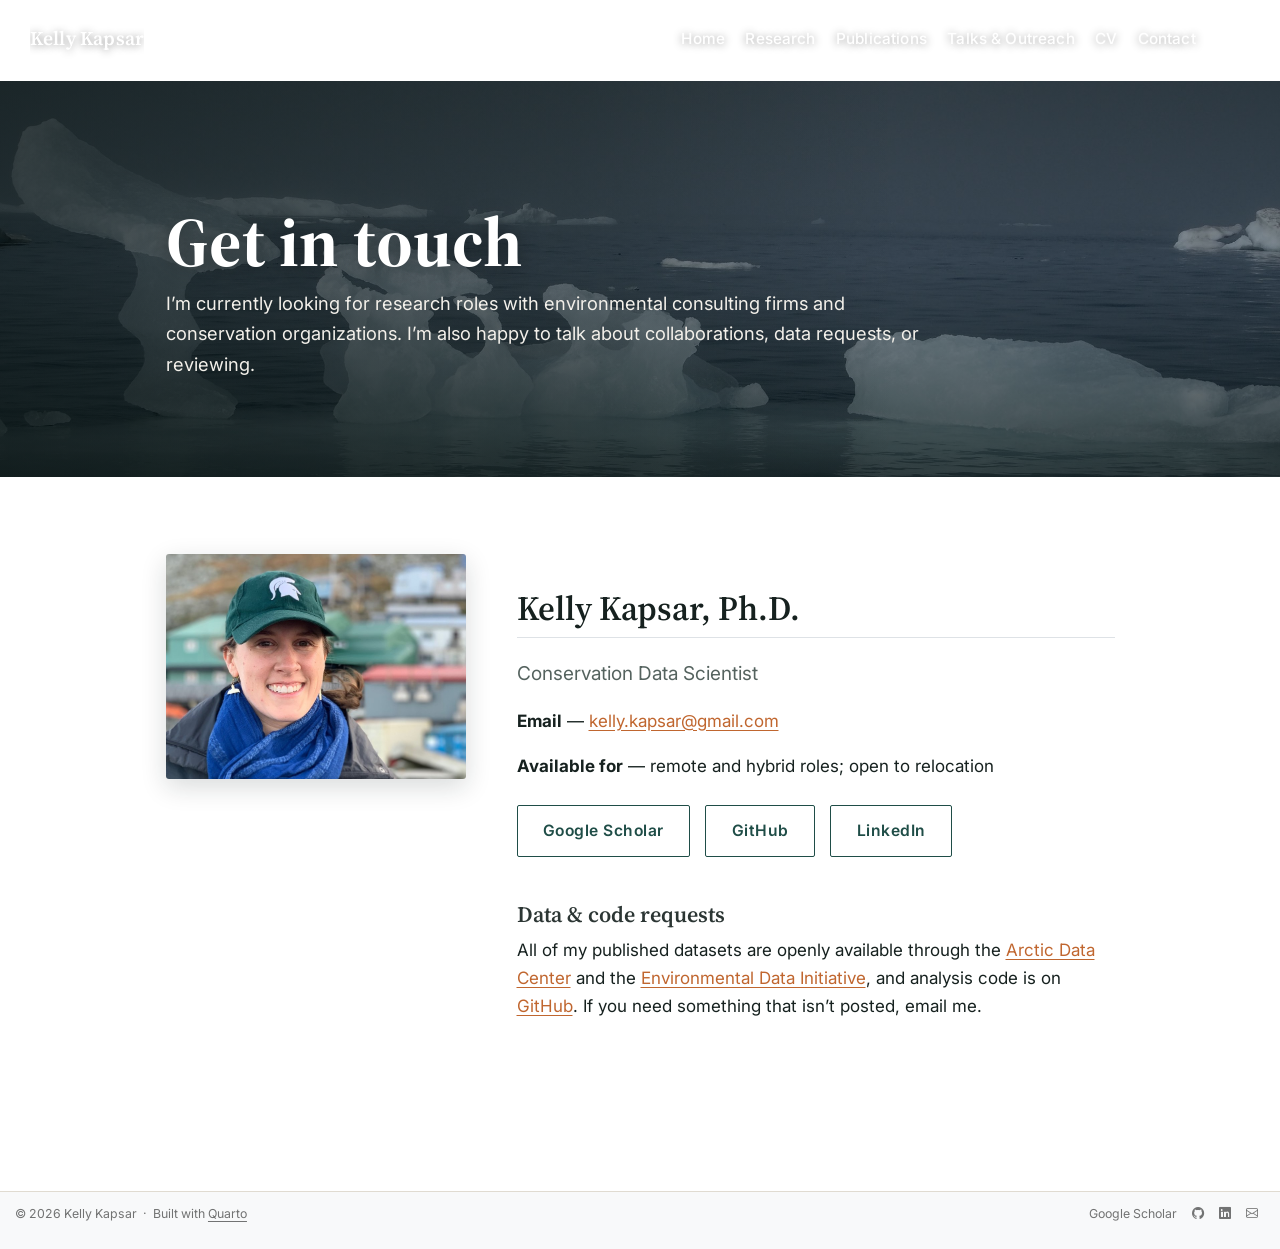
==== contact.html @ 93b7dfbf "Built site for gh-pages" ====
<!DOCTYPE html>
<html xmlns="http://www.w3.org/1999/xhtml" lang="en" xml:lang="en"><head>

<meta charset="utf-8">
<meta name="generator" content="quarto-1.9.37">

<meta name="viewport" content="width=device-width, initial-scale=1.0, user-scalable=yes">


<title>Contact | Kelly Kapsar – Kelly Kapsar</title>
<style>
/* Default styles provided by pandoc.
** See https://pandoc.org/MANUAL.html#variables-for-html for config info.
*/
code{white-space: pre-wrap;}
span.smallcaps{font-variant: small-caps;}
div.columns{display: flex; gap: min(4vw, 1.5em);}
div.column{flex: auto; overflow-x: auto;}
div.hanging-indent{margin-left: 1.5em; text-indent: -1.5em;}
ul.task-list{list-style: none;}
ul.task-list li input[type="checkbox"] {
  width: 0.8em;
  margin: 0 0.8em 0.2em -1em; /* quarto-specific, see https://github.com/quarto-dev/quarto-cli/issues/4556 */ 
  vertical-align: middle;
}
</style>


<script src="site_libs/quarto-nav/quarto-nav.js"></script>
<script src="site_libs/quarto-nav/headroom.min.js"></script>
<script src="site_libs/clipboard/clipboard.min.js"></script>
<script src="site_libs/quarto-search/autocomplete.umd.js"></script>
<script src="site_libs/quarto-search/fuse.min.js"></script>
<script src="site_libs/quarto-search/quarto-search.js"></script>
<meta name="quarto:offset" content="./">
<link href="./images/favicon.png" rel="icon" type="image/png">
<script src="site_libs/quarto-html/quarto.js" type="module"></script>
<script src="site_libs/quarto-html/tabsets/tabsets.js" type="module"></script>
<script src="site_libs/quarto-html/popper.min.js"></script>
<script src="site_libs/quarto-html/tippy.umd.min.js"></script>
<link href="site_libs/quarto-html/tippy.css" rel="stylesheet">
<link href="site_libs/quarto-html/quarto-syntax-highlighting-7f8f88aac4f3542376d5c11b86a4c14d.css" rel="stylesheet" id="quarto-text-highlighting-styles">
<script src="site_libs/bootstrap/bootstrap.min.js"></script>
<link href="site_libs/bootstrap/bootstrap-icons.css" rel="stylesheet">
<link href="site_libs/bootstrap/bootstrap-db26522adef22b5ddf8869c6c8465378.min.css" rel="stylesheet" append-hash="true" id="quarto-bootstrap" data-mode="light">
<script id="quarto-search-options" type="application/json">{
  "location": "navbar",
  "copy-button": false,
  "collapse-after": 3,
  "panel-placement": "end",
  "type": "overlay",
  "limit": 50,
  "keyboard-shortcut": [
    "f",
    "/",
    "s"
  ],
  "show-item-context": false,
  "language": {
    "search-no-results-text": "No results",
    "search-matching-documents-text": "matching documents",
    "search-copy-link-title": "Copy link to search",
    "search-hide-matches-text": "Hide additional matches",
    "search-more-match-text": "more match in this document",
    "search-more-matches-text": "more matches in this document",
    "search-clear-button-title": "Clear",
    "search-text-placeholder": "",
    "search-detached-cancel-button-title": "Cancel",
    "search-submit-button-title": "Submit",
    "search-label": "Search"
  }
}</script>
<style>html{ scroll-behavior: smooth; }</style>


<meta property="og:title" content="Contact | Kelly Kapsar">
<meta property="og:image" content="https://kellykapsar.github.io/images/headshot.jpg">
<meta property="og:site_name" content="Kelly Kapsar">
<meta name="twitter:title" content="Contact | Kelly Kapsar">
<meta name="twitter:image" content="https://kellykapsar.github.io/images/headshot.jpg">
<meta name="twitter:card" content="summary_large_image">
</head>

<body class="nav-fixed quarto-light">

<div id="quarto-search-results"></div>
  <header id="quarto-header" class="headroom fixed-top">
    <nav class="navbar navbar-expand-lg " data-bs-theme="dark">
      <div class="navbar-container container-fluid">
      <div class="navbar-brand-container mx-auto">
    <a class="navbar-brand" href="./index.html">
    <span class="navbar-title">Kelly Kapsar</span>
    </a>
  </div>
            <div id="quarto-search" class="" title="Search"></div>
          <button class="navbar-toggler" type="button" data-bs-toggle="collapse" data-bs-target="#navbarCollapse" aria-controls="navbarCollapse" role="menu" aria-expanded="false" aria-label="Toggle navigation" onclick="if (window.quartoToggleHeadroom) { window.quartoToggleHeadroom(); }">
  <span class="navbar-toggler-icon"></span>
</button>
          <div class="collapse navbar-collapse" id="navbarCollapse">
            <ul class="navbar-nav navbar-nav-scroll ms-auto">
  <li class="nav-item">
    <a class="nav-link" href="./index.html"> 
<span class="menu-text">Home</span></a>
  </li>  
  <li class="nav-item">
    <a class="nav-link" href="./research.html"> 
<span class="menu-text">Research</span></a>
  </li>  
  <li class="nav-item">
    <a class="nav-link" href="./publications.html"> 
<span class="menu-text">Publications</span></a>
  </li>  
  <li class="nav-item">
    <a class="nav-link" href="./talks.html"> 
<span class="menu-text">Talks &amp; Outreach</span></a>
  </li>  
  <li class="nav-item">
    <a class="nav-link" href="./cv.html"> 
<span class="menu-text">CV</span></a>
  </li>  
  <li class="nav-item">
    <a class="nav-link active" href="./contact.html" aria-current="page"> 
<span class="menu-text">Contact</span></a>
  </li>  
</ul>
          </div> <!-- /navcollapse -->
            <div class="quarto-navbar-tools">
</div>
      </div> <!-- /container-fluid -->
    </nav>
</header>
<!-- content -->
<div id="quarto-content" class="quarto-container page-columns page-rows-contents page-layout-full page-navbar">
<!-- sidebar -->
<!-- margin-sidebar -->
    
<!-- main -->
<main class="content column-page" id="quarto-document-content">

<header id="title-block-header" class="quarto-title-block default">
<div class="quarto-title">
<h1 class="title">Contact</h1>
</div>



<div class="quarto-title-meta column-page">

    
  
    
  </div>
  


</header>


<div class="hero hero-sm" style="background-image: url('images/hero-contact.jpg');">
<section id="get-in-touch" class="level1 hero-inner">
<h1>Get in touch</h1>
<div class="lede">
<p>I’m currently looking for research roles with environmental consulting firms and conservation organizations. I’m also happy to talk about collaborations, data requests, or reviewing.</p>
</div>
</section>
</div>
<div class="band">
<div class="band-inner">
<div class="two-col">
<div>
<p><img src="images/headshot.jpg" class="headshot img-fluid"></p>
</div>
<section id="kelly-kapsar-ph.d." class="level2">
<h2 data-anchor-id="kelly-kapsar-ph.d.">Kelly Kapsar, Ph.D.</h2>
<div class="lead-text">
<p>Conservation Data Scientist</p>
</div>
<p><strong>Email</strong> — <a href="mailto:kelly.kapsar@gmail.com">kelly.kapsar@gmail.com</a></p>
<p><strong>Available for</strong> — remote and hybrid roles; open to relocation</p>
<div style="margin-top:1.5rem;">
<p><a href="https://scholar.google.com/citations?user=atrvd1AAAAAJ&amp;hl=en" class="btn-hero" style="border-color:#1f4d47; color:#1f4d47 !important;">Google Scholar</a> <a href="https://github.com/kellykapsar" class="btn-hero" style="border-color:#1f4d47; color:#1f4d47 !important;">GitHub</a> <a href="https://www.linkedin.com/in/kelly-kapsar-a1a2598b/" class="btn-hero" style="border-color:#1f4d47; color:#1f4d47 !important;">LinkedIn</a></p>
</div>
<section id="data-code-requests" class="level3" style="margin-top:2rem;">
<h3 data-anchor-id="data-code-requests">Data &amp; code requests</h3>
<p>All of my published datasets are openly available through the <a href="https://arcticdata.io">Arctic Data Center</a> and the <a href="https://edirepository.org">Environmental Data Initiative</a>, and analysis code is on <a href="https://github.com/kellykapsar">GitHub</a>. If you need something that isn’t posted, email me.</p>
</section>
</section>
</div>
</div>
</div>



</main> <!-- /main -->
<script id="quarto-html-after-body" type="application/javascript">
  window.document.addEventListener("DOMContentLoaded", function (event) {
    const isCodeAnnotation = (el) => {
      for (const clz of el.classList) {
        if (clz.startsWith('code-annotation-')) {                     
          return true;
        }
      }
      return false;
    }
    const onCopySuccess = function(e) {
      // button target
      const button = e.trigger;
      // don't keep focus
      button.blur();
      // flash "checked"
      button.classList.add('code-copy-button-checked');
      var currentTitle = button.getAttribute("title");
      button.setAttribute("title", "Copied!");
      let tooltip;
      if (window.bootstrap) {
        button.setAttribute("data-bs-toggle", "tooltip");
        button.setAttribute("data-bs-placement", "left");
        button.setAttribute("data-bs-title", "Copied!");
        tooltip = new bootstrap.Tooltip(button, 
          { trigger: "manual", 
            customClass: "code-copy-button-tooltip",
            offset: [0, -8]});
        tooltip.show();    
      }
      setTimeout(function() {
        if (tooltip) {
          tooltip.hide();
          button.removeAttribute("data-bs-title");
          button.removeAttribute("data-bs-toggle");
          button.removeAttribute("data-bs-placement");
        }
        button.setAttribute("title", currentTitle);
        button.classList.remove('code-copy-button-checked');
      }, 1000);
      // clear code selection
      e.clearSelection();
    }
    const getTextToCopy = function(trigger) {
      const outerScaffold = trigger.parentElement.cloneNode(true);
      const codeEl = outerScaffold.querySelector('code');
      for (const childEl of codeEl.children) {
        if (isCodeAnnotation(childEl)) {
          childEl.remove();
        }
      }
      return codeEl.innerText;
    }
    const clipboard = new window.ClipboardJS('.code-copy-button:not([data-in-quarto-modal])', {
      text: getTextToCopy
    });
    clipboard.on('success', onCopySuccess);
    if (window.document.getElementById('quarto-embedded-source-code-modal')) {
      const clipboardModal = new window.ClipboardJS('.code-copy-button[data-in-quarto-modal]', {
        text: getTextToCopy,
        container: window.document.getElementById('quarto-embedded-source-code-modal')
      });
      clipboardModal.on('success', onCopySuccess);
    }
      var localhostRegex = new RegExp(/^(?:http|https):\/\/localhost\:?[0-9]*\//);
      var mailtoRegex = new RegExp(/^mailto:/);
        var filterRegex = new RegExp("https:\/\/kellykapsar\.github\.io");
      var isInternal = (href) => {
          return filterRegex.test(href) || localhostRegex.test(href) || mailtoRegex.test(href);
      }
      // Inspect non-navigation links and adorn them if external
     var links = window.document.querySelectorAll('a[href]:not(.nav-link):not(.navbar-brand):not(.toc-action):not(.sidebar-link):not(.sidebar-item-toggle):not(.pagination-link):not(.no-external):not([aria-hidden]):not(.dropdown-item):not(.quarto-navigation-tool):not(.about-link)');
      for (var i=0; i<links.length; i++) {
        const link = links[i];
        if (!isInternal(link.href)) {
          // undo the damage that might have been done by quarto-nav.js in the case of
          // links that we want to consider external
          if (link.dataset.originalHref !== undefined) {
            link.href = link.dataset.originalHref;
          }
            // target, if specified
            link.setAttribute("target", "_blank");
            if (link.getAttribute("rel") === null) {
              link.setAttribute("rel", "noopener");
            }
        }
      }
    function tippyHover(el, contentFn, onTriggerFn, onUntriggerFn) {
      const config = {
        allowHTML: true,
        maxWidth: 500,
        delay: 100,
        arrow: false,
        appendTo: function(el) {
            return el.parentElement;
        },
        interactive: true,
        interactiveBorder: 10,
        theme: 'quarto',
        placement: 'bottom-start',
      };
      if (contentFn) {
        config.content = contentFn;
      }
      if (onTriggerFn) {
        config.onTrigger = onTriggerFn;
      }
      if (onUntriggerFn) {
        config.onUntrigger = onUntriggerFn;
      }
      window.tippy(el, config); 
    }
    const noterefs = window.document.querySelectorAll('a[role="doc-noteref"]');
    for (var i=0; i<noterefs.length; i++) {
      const ref = noterefs[i];
      tippyHover(ref, function() {
        // use id or data attribute instead here
        let href = ref.getAttribute('data-footnote-href') || ref.getAttribute('href');
        try { href = new URL(href).hash; } catch {}
        const id = href.replace(/^#\/?/, "");
        const note = window.document.getElementById(id);
        if (note) {
          return note.innerHTML;
        } else {
          return "";
        }
      });
    }
    const xrefs = window.document.querySelectorAll('a.quarto-xref');
    const processXRef = (id, note) => {
      // Strip column container classes
      const stripColumnClz = (el) => {
        el.classList.remove("page-full", "page-columns");
        if (el.children) {
          for (const child of el.children) {
            stripColumnClz(child);
          }
        }
      }
      stripColumnClz(note)
      if (id === null || id.startsWith('sec-')) {
        // Special case sections, only their first couple elements
        const container = document.createElement("div");
        if (note.children && note.children.length > 2) {
          container.appendChild(note.children[0].cloneNode(true));
          for (let i = 1; i < note.children.length; i++) {
            const child = note.children[i];
            if (child.tagName === "P" && child.innerText === "") {
              continue;
            } else {
              container.appendChild(child.cloneNode(true));
              break;
            }
          }
          if (window.Quarto?.typesetMath) {
            window.Quarto.typesetMath(container);
          }
          return container.innerHTML
        } else {
          if (window.Quarto?.typesetMath) {
            window.Quarto.typesetMath(note);
          }
          return note.innerHTML;
        }
      } else {
        // Remove any anchor links if they are present
        const anchorLink = note.querySelector('a.anchorjs-link');
        if (anchorLink) {
          anchorLink.remove();
        }
        if (window.Quarto?.typesetMath) {
          window.Quarto.typesetMath(note);
        }
        if (note.classList.contains("callout")) {
          return note.outerHTML;
        } else {
          return note.innerHTML;
        }
      }
    }
    for (var i=0; i<xrefs.length; i++) {
      const xref = xrefs[i];
      tippyHover(xref, undefined, function(instance) {
        instance.disable();
        let url = xref.getAttribute('href');
        let hash = undefined; 
        if (url.startsWith('#')) {
          hash = url;
        } else {
          try { hash = new URL(url).hash; } catch {}
        }
        if (hash) {
          const id = hash.replace(/^#\/?/, "");
          const note = window.document.getElementById(id);
          if (note !== null) {
            try {
              const html = processXRef(id, note.cloneNode(true));
              instance.setContent(html);
            } finally {
              instance.enable();
              instance.show();
            }
          } else {
            // See if we can fetch this
            fetch(url.split('#')[0])
            .then(res => res.text())
            .then(html => {
              const parser = new DOMParser();
              const htmlDoc = parser.parseFromString(html, "text/html");
              const note = htmlDoc.getElementById(id);
              if (note !== null) {
                const html = processXRef(id, note);
                instance.setContent(html);
              } 
            }).finally(() => {
              instance.enable();
              instance.show();
            });
          }
        } else {
          // See if we can fetch a full url (with no hash to target)
          // This is a special case and we should probably do some content thinning / targeting
          fetch(url)
          .then(res => res.text())
          .then(html => {
            const parser = new DOMParser();
            const htmlDoc = parser.parseFromString(html, "text/html");
            const note = htmlDoc.querySelector('main.content');
            if (note !== null) {
              // This should only happen for chapter cross references
              // (since there is no id in the URL)
              // remove the first header
              if (note.children.length > 0 && note.children[0].tagName === "HEADER") {
                note.children[0].remove();
              }
              const html = processXRef(null, note);
              instance.setContent(html);
            } 
          }).finally(() => {
            instance.enable();
            instance.show();
          });
        }
      }, function(instance) {
      });
    }
        let selectedAnnoteEl;
        const selectorForAnnotation = ( cell, annotation) => {
          let cellAttr = 'data-code-cell="' + cell + '"';
          let lineAttr = 'data-code-annotation="' +  annotation + '"';
          const selector = 'span[' + cellAttr + '][' + lineAttr + ']';
          return selector;
        }
        const selectCodeLines = (annoteEl) => {
          const doc = window.document;
          const targetCell = annoteEl.getAttribute("data-target-cell");
          const targetAnnotation = annoteEl.getAttribute("data-target-annotation");
          const annoteSpan = window.document.querySelector(selectorForAnnotation(targetCell, targetAnnotation));
          const lines = annoteSpan.getAttribute("data-code-lines").split(",");
          const lineIds = lines.map((line) => {
            return targetCell + "-" + line;
          })
          let top = null;
          let height = null;
          let parent = null;
          if (lineIds.length > 0) {
              //compute the position of the single el (top and bottom and make a div)
              const el = window.document.getElementById(lineIds[0]);
              top = el.offsetTop;
              height = el.offsetHeight;
              parent = el.parentElement.parentElement;
            if (lineIds.length > 1) {
              const lastEl = window.document.getElementById(lineIds[lineIds.length - 1]);
              const bottom = lastEl.offsetTop + lastEl.offsetHeight;
              height = bottom - top;
            }
            if (top !== null && height !== null && parent !== null) {
              // cook up a div (if necessary) and position it 
              let div = window.document.getElementById("code-annotation-line-highlight");
              if (div === null) {
                div = window.document.createElement("div");
                div.setAttribute("id", "code-annotation-line-highlight");
                div.style.position = 'absolute';
                parent.appendChild(div);
              }
              div.style.top = top - 2 + "px";
              div.style.height = height + 4 + "px";
              div.style.left = 0;
              let gutterDiv = window.document.getElementById("code-annotation-line-highlight-gutter");
              if (gutterDiv === null) {
                gutterDiv = window.document.createElement("div");
                gutterDiv.setAttribute("id", "code-annotation-line-highlight-gutter");
                gutterDiv.style.position = 'absolute';
                const codeCell = window.document.getElementById(targetCell);
                const gutter = codeCell.querySelector('.code-annotation-gutter');
                gutter.appendChild(gutterDiv);
              }
              gutterDiv.style.top = top - 2 + "px";
              gutterDiv.style.height = height + 4 + "px";
            }
            selectedAnnoteEl = annoteEl;
          }
        };
        const unselectCodeLines = () => {
          const elementsIds = ["code-annotation-line-highlight", "code-annotation-line-highlight-gutter"];
          elementsIds.forEach((elId) => {
            const div = window.document.getElementById(elId);
            if (div) {
              div.remove();
            }
          });
          selectedAnnoteEl = undefined;
        };
          // Handle positioning of the toggle
      window.addEventListener(
        "resize",
        throttle(() => {
          elRect = undefined;
          if (selectedAnnoteEl) {
            selectCodeLines(selectedAnnoteEl);
          }
        }, 10)
      );
      function throttle(fn, ms) {
      let throttle = false;
      let timer;
        return (...args) => {
          if(!throttle) { // first call gets through
              fn.apply(this, args);
              throttle = true;
          } else { // all the others get throttled
              if(timer) clearTimeout(timer); // cancel #2
              timer = setTimeout(() => {
                fn.apply(this, args);
                timer = throttle = false;
              }, ms);
          }
        };
      }
        // Attach click handler to the DT
        const annoteDls = window.document.querySelectorAll('dt[data-target-cell]');
        for (const annoteDlNode of annoteDls) {
          annoteDlNode.addEventListener('click', (event) => {
            const clickedEl = event.target;
            if (clickedEl !== selectedAnnoteEl) {
              unselectCodeLines();
              const activeEl = window.document.querySelector('dt[data-target-cell].code-annotation-active');
              if (activeEl) {
                activeEl.classList.remove('code-annotation-active');
              }
              selectCodeLines(clickedEl);
              clickedEl.classList.add('code-annotation-active');
            } else {
              // Unselect the line
              unselectCodeLines();
              clickedEl.classList.remove('code-annotation-active');
            }
          });
        }
    const findCites = (el) => {
      const parentEl = el.parentElement;
      if (parentEl) {
        const cites = parentEl.dataset.cites;
        if (cites) {
          return {
            el,
            cites: cites.split(' ')
          };
        } else {
          return findCites(el.parentElement)
        }
      } else {
        return undefined;
      }
    };
    var bibliorefs = window.document.querySelectorAll('a[role="doc-biblioref"]');
    for (var i=0; i<bibliorefs.length; i++) {
      const ref = bibliorefs[i];
      const citeInfo = findCites(ref);
      if (citeInfo) {
        tippyHover(citeInfo.el, function() {
          var popup = window.document.createElement('div');
          citeInfo.cites.forEach(function(cite) {
            var citeDiv = window.document.createElement('div');
            citeDiv.classList.add('hanging-indent');
            citeDiv.classList.add('csl-entry');
            var biblioDiv = window.document.getElementById('ref-' + cite);
            if (biblioDiv) {
              citeDiv.innerHTML = biblioDiv.innerHTML;
            }
            popup.appendChild(citeDiv);
          });
          return popup.innerHTML;
        });
      }
    }
  });
  </script>
</div> <!-- /content -->
<footer class="footer">
  <div class="nav-footer">
    <div class="nav-footer-left">
<p>© 2026 Kelly Kapsar &nbsp;·&nbsp; Built with <a href="https://quarto.org">Quarto</a></p>
</div>   
    <div class="nav-footer-center">
      &nbsp;
    </div>
    <div class="nav-footer-right">
      <ul class="footer-items list-unstyled">
    <li class="nav-item">
    <a class="nav-link" href="https://scholar.google.com/citations?user=atrvd1AAAAAJ&amp;hl=en">
<p>Google Scholar</p>
</a>
  </li>  
    <li class="nav-item compact">
    <a class="nav-link" href="https://github.com/kellykapsar">
      <i class="bi bi-github" role="img" aria-label="GitHub">
</i> 
    </a>
  </li>  
    <li class="nav-item compact">
    <a class="nav-link" href="https://www.linkedin.com/in/kelly-kapsar-a1a2598b/">
      <i class="bi bi-linkedin" role="img" aria-label="LinkedIn">
</i> 
    </a>
  </li>  
    <li class="nav-item compact">
    <a class="nav-link" href="mailto:kelly.kapsar@gmail.com">
      <i class="bi bi-envelope" role="img" aria-label="Email">
</i> 
    </a>
  </li>  
</ul>
    </div>
  </div>
</footer>




<script src="site_libs/quarto-html/zenscroll-min.js"></script>
</body></html>
---- site_libs/quarto-html/tippy.css ----
.tippy-box[data-animation=fade][data-state=hidden]{opacity:0}[data-tippy-root]{max-width:calc(100vw - 10px)}.tippy-box{position:relative;background-color:#333;color:#fff;border-radius:4px;font-size:14px;line-height:1.4;white-space:normal;outline:0;transition-property:transform,visibility,opacity}.tippy-box[data-placement^=top]>.tippy-arrow{bottom:0}.tippy-box[data-placement^=top]>.tippy-arrow:before{bottom:-7px;left:0;border-width:8px 8px 0;border-top-color:initial;transform-origin:center top}.tippy-box[data-placement^=bottom]>.tippy-arrow{top:0}.tippy-box[data-placement^=bottom]>.tippy-arrow:before{top:-7px;left:0;border-width:0 8px 8px;border-bottom-color:initial;transform-origin:center bottom}.tippy-box[data-placement^=left]>.tippy-arrow{right:0}.tippy-box[data-placement^=left]>.tippy-arrow:before{border-width:8px 0 8px 8px;border-left-color:initial;right:-7px;transform-origin:center left}.tippy-box[data-placement^=right]>.tippy-arrow{left:0}.tippy-box[data-placement^=right]>.tippy-arrow:before{left:-7px;border-width:8px 8px 8px 0;border-right-color:initial;transform-origin:center right}.tippy-box[data-inertia][data-state=visible]{transition-timing-function:cubic-bezier(.54,1.5,.38,1.11)}.tippy-arrow{width:16px;height:16px;color:#333}.tippy-arrow:before{content:"";position:absolute;border-color:transparent;border-style:solid}.tippy-content{position:relative;padding:5px 9px;z-index:1}
---- site_libs/quarto-html/quarto-syntax-highlighting-7f8f88aac4f3542376d5c11b86a4c14d.css ----
/* quarto syntax highlight colors */
:root {
  --quarto-hl-ot-color: #003B4F;
  --quarto-hl-at-color: #657422;
  --quarto-hl-ss-color: #20794D;
  --quarto-hl-an-color: #5E5E5E;
  --quarto-hl-fu-color: #4758AB;
  --quarto-hl-st-color: #20794D;
  --quarto-hl-cf-color: #003B4F;
  --quarto-hl-op-color: #5E5E5E;
  --quarto-hl-er-color: #AD0000;
  --quarto-hl-bn-color: #AD0000;
  --quarto-hl-al-color: #AD0000;
  --quarto-hl-va-color: #111111;
  --quarto-hl-bu-color: inherit;
  --quarto-hl-ex-color: inherit;
  --quarto-hl-pp-color: #AD0000;
  --quarto-hl-in-color: #5E5E5E;
  --quarto-hl-vs-color: #20794D;
  --quarto-hl-wa-color: #5E5E5E;
  --quarto-hl-do-color: #5E5E5E;
  --quarto-hl-im-color: #00769E;
  --quarto-hl-ch-color: #20794D;
  --quarto-hl-dt-color: #AD0000;
  --quarto-hl-fl-color: #AD0000;
  --quarto-hl-co-color: #5E5E5E;
  --quarto-hl-cv-color: #5E5E5E;
  --quarto-hl-cn-color: #8f5902;
  --quarto-hl-sc-color: #5E5E5E;
  --quarto-hl-dv-color: #AD0000;
  --quarto-hl-kw-color: #003B4F;
}

/* other quarto variables */
:root {
  --quarto-font-monospace: SFMono-Regular, Menlo, Monaco, Consolas, "Liberation Mono", "Courier New", monospace;
}

/* syntax highlight based on Pandoc's rules */
pre > code.sourceCode > span {
  color: #003B4F;
}

code.sourceCode > span {
  color: #003B4F;
}

div.sourceCode,
div.sourceCode pre.sourceCode {
  color: #003B4F;
}

/* Normal */
code span {
  color: #003B4F;
}

/* Alert */
code span.al {
  color: #AD0000;
  font-style: inherit;
}

/* Annotation */
code span.an {
  color: #5E5E5E;
  font-style: inherit;
}

/* Attribute */
code span.at {
  color: #657422;
  font-style: inherit;
}

/* BaseN */
code span.bn {
  color: #AD0000;
  font-style: inherit;
}

/* BuiltIn */
code span.bu {
  font-style: inherit;
}

/* ControlFlow */
code span.cf {
  color: #003B4F;
  font-weight: bold;
  font-style: inherit;
}

/* Char */
code span.ch {
  color: #20794D;
  font-style: inherit;
}

/* Constant */
code span.cn {
  color: #8f5902;
  font-style: inherit;
}

/* Comment */
code span.co {
  color: #5E5E5E;
  font-style: inherit;
}

/* CommentVar */
code span.cv {
  color: #5E5E5E;
  font-style: italic;
}

/* Documentation */
code span.do {
  color: #5E5E5E;
  font-style: italic;
}

/* DataType */
code span.dt {
  color: #AD0000;
  font-style: inherit;
}

/* DecVal */
code span.dv {
  color: #AD0000;
  font-style: inherit;
}

/* Error */
code span.er {
  color: #AD0000;
  font-style: inherit;
}

/* Extension */
code span.ex {
  font-style: inherit;
}

/* Float */
code span.fl {
  color: #AD0000;
  font-style: inherit;
}

/* Function */
code span.fu {
  color: #4758AB;
  font-style: inherit;
}

/* Import */
code span.im {
  color: #00769E;
  font-style: inherit;
}

/* Information */
code span.in {
  color: #5E5E5E;
  font-style: inherit;
}

/* Keyword */
code span.kw {
  color: #003B4F;
  font-weight: bold;
  font-style: inherit;
}

/* Operator */
code span.op {
  color: #5E5E5E;
  font-style: inherit;
}

/* Other */
code span.ot {
  color: #003B4F;
  font-style: inherit;
}

/* Preprocessor */
code span.pp {
  color: #AD0000;
  font-style: inherit;
}

/* SpecialChar */
code span.sc {
  color: #5E5E5E;
  font-style: inherit;
}

/* SpecialString */
code span.ss {
  color: #20794D;
  font-style: inherit;
}

/* String */
code span.st {
  color: #20794D;
  font-style: inherit;
}

/* Variable */
code span.va {
  color: #111111;
  font-style: inherit;
}

/* VerbatimString */
code span.vs {
  color: #20794D;
  font-style: inherit;
}

/* Warning */
code span.wa {
  color: #5E5E5E;
  font-style: italic;
}

.prevent-inlining {
  content: "</";
}

/*# sourceMappingURL=789ad8cd35626ba772517505b42a116e.css.map */
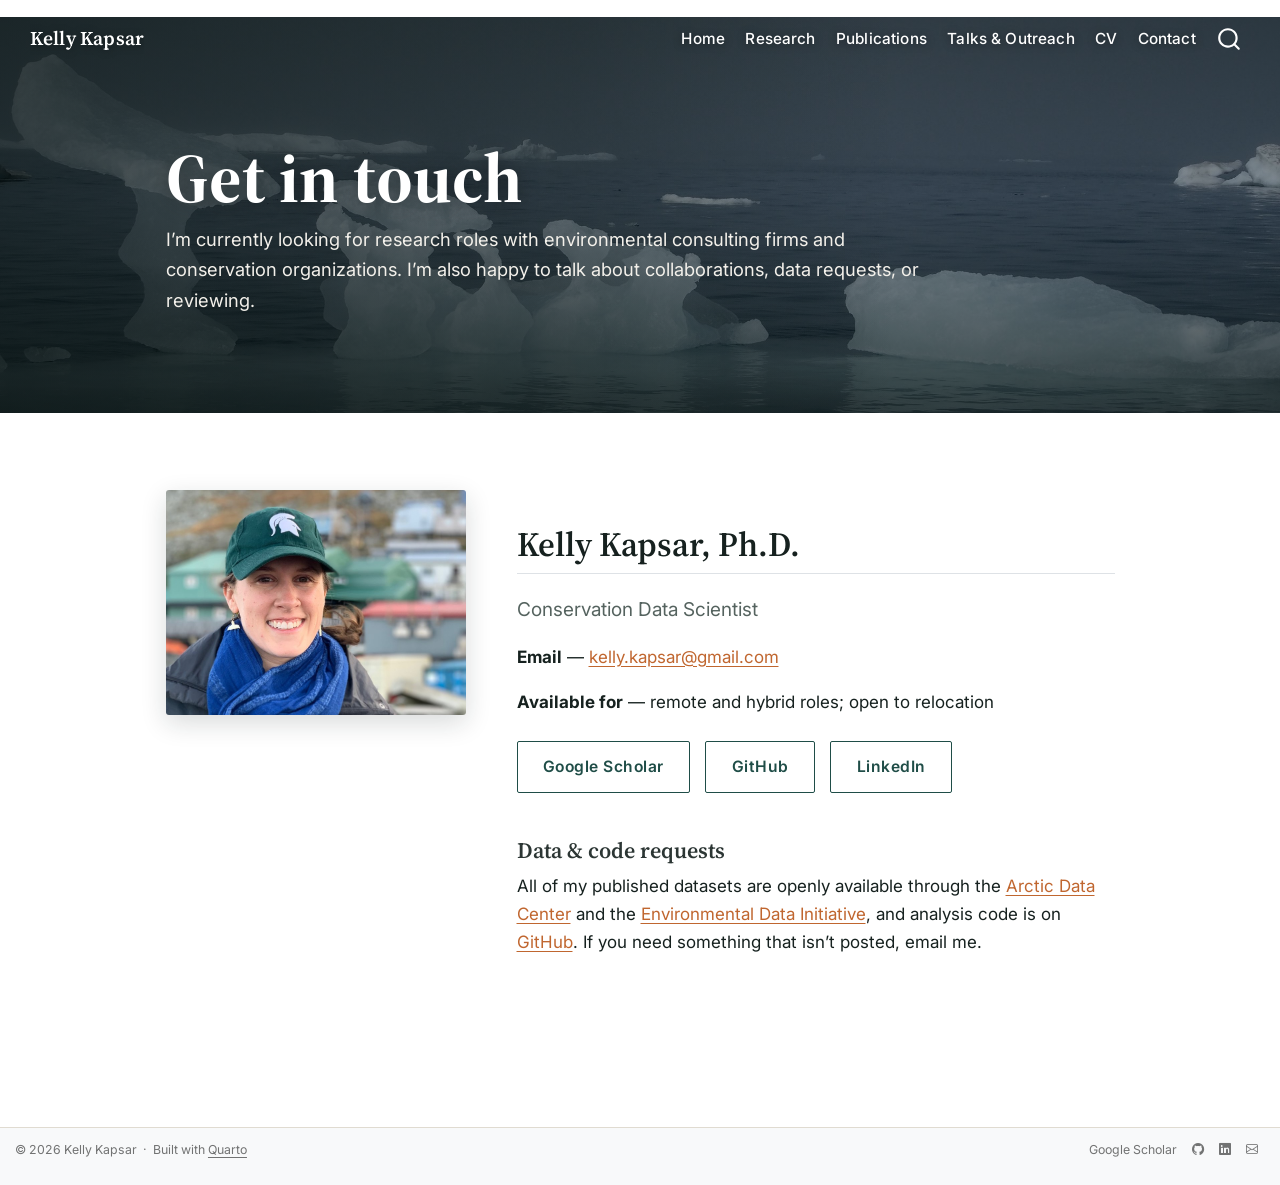
==== commit 223f4a14: "Built site for gh-pages" ====
--- a/contact.html
+++ b/contact.html
@@ -2,7 +2,7 @@
 <html xmlns="http://www.w3.org/1999/xhtml" lang="en" xml:lang="en"><head>
 
 <meta charset="utf-8">
-<meta name="generator" content="quarto-1.9.37">
+<meta name="generator" content="quarto-1.10.18">
 
 <meta name="viewport" content="width=device-width, initial-scale=1.0, user-scalable=yes">
 
@@ -12,10 +12,13 @@
 /* Default styles provided by pandoc.
 ** See https://pandoc.org/MANUAL.html#variables-for-html for config info.
 */
-code{white-space: pre-wrap;}
 span.smallcaps{font-variant: small-caps;}
-div.columns{display: flex; gap: min(4vw, 1.5em);}
-div.column{flex: auto; overflow-x: auto;}
+div.columns{display: flex; gap: 1.5em;}
+div.column{flex: auto;}
+@media screen {
+div.columns{gap: min(4vw, 1.5em);}
+div.column{overflow-x: auto;}
+}
 div.hanging-indent{margin-left: 1.5em; text-indent: -1.5em;}
 ul.task-list{list-style: none;}
 ul.task-list li input[type="checkbox"] {
@@ -39,10 +42,10 @@
 <script src="site_libs/quarto-html/popper.min.js"></script>
 <script src="site_libs/quarto-html/tippy.umd.min.js"></script>
 <link href="site_libs/quarto-html/tippy.css" rel="stylesheet">
-<link href="site_libs/quarto-html/quarto-syntax-highlighting-7f8f88aac4f3542376d5c11b86a4c14d.css" rel="stylesheet" id="quarto-text-highlighting-styles">
+<link href="site_libs/quarto-html/quarto-syntax-highlighting-64a204ab8560d761af7679ceaba22944.css" rel="stylesheet" id="quarto-text-highlighting-styles">
 <script src="site_libs/bootstrap/bootstrap.min.js"></script>
 <link href="site_libs/bootstrap/bootstrap-icons.css" rel="stylesheet">
-<link href="site_libs/bootstrap/bootstrap-db26522adef22b5ddf8869c6c8465378.min.css" rel="stylesheet" append-hash="true" id="quarto-bootstrap" data-mode="light">
+<link href="site_libs/bootstrap/bootstrap-e6d9ebde0e212e1d39776013fd58079f.min.css" rel="stylesheet" append-hash="true" id="quarto-bootstrap" data-mode="light">
 <script id="quarto-search-options" type="application/json">{
   "location": "navbar",
   "copy-button": false,
--- a/site_libs/quarto-html/quarto-syntax-highlighting-64a204ab8560d761af7679ceaba22944.css
+++ b/site_libs/quarto-html/quarto-syntax-highlighting-64a204ab8560d761af7679ceaba22944.css
@@ -0,0 +1,236 @@
+/* quarto syntax highlight colors */
+:root {
+  --quarto-hl-ot-color: #003B4F;
+  --quarto-hl-at-color: #657422;
+  --quarto-hl-ss-color: #20794D;
+  --quarto-hl-an-color: #5E5E5E;
+  --quarto-hl-fu-color: #4758AB;
+  --quarto-hl-st-color: #20794D;
+  --quarto-hl-cf-color: #003B4F;
+  --quarto-hl-op-color: #5E5E5E;
+  --quarto-hl-er-color: #AD0000;
+  --quarto-hl-bn-color: #AD0000;
+  --quarto-hl-al-color: #AD0000;
+  --quarto-hl-va-color: #111111;
+  --quarto-hl-bu-color: inherit;
+  --quarto-hl-ex-color: inherit;
+  --quarto-hl-pp-color: #AD0000;
+  --quarto-hl-in-color: #5E5E5E;
+  --quarto-hl-vs-color: #20794D;
+  --quarto-hl-wa-color: #5E5E5E;
+  --quarto-hl-do-color: #5E5E5E;
+  --quarto-hl-im-color: #00769E;
+  --quarto-hl-ch-color: #20794D;
+  --quarto-hl-dt-color: #AD0000;
+  --quarto-hl-fl-color: #AD0000;
+  --quarto-hl-co-color: #5E5E5E;
+  --quarto-hl-cv-color: #5E5E5E;
+  --quarto-hl-cn-color: #8f5902;
+  --quarto-hl-sc-color: #5E5E5E;
+  --quarto-hl-dv-color: #AD0000;
+  --quarto-hl-kw-color: #003B4F;
+}
+
+/* other quarto variables */
+:root {
+  --quarto-font-monospace: SFMono-Regular, Menlo, Monaco, Consolas, "Liberation Mono", "Courier New", monospace;
+}
+
+/* syntax highlight based on Pandoc's rules */
+pre > code.sourceCode > span {
+  color: #003B4F;
+}
+
+code.sourceCode > span {
+  color: #003B4F;
+}
+
+div.sourceCode,
+div.sourceCode pre.sourceCode {
+  color: #003B4F;
+}
+
+/* Normal */
+code span {
+  color: #003B4F;
+}
+
+/* Alert */
+code span.al {
+  color: #AD0000;
+  font-style: inherit;
+}
+
+/* Annotation */
+code span.an {
+  color: #5E5E5E;
+  font-style: inherit;
+}
+
+/* Attribute */
+code span.at {
+  color: #657422;
+  font-style: inherit;
+}
+
+/* BaseN */
+code span.bn {
+  color: #AD0000;
+  font-style: inherit;
+}
+
+/* BuiltIn */
+code span.bu {
+  font-style: inherit;
+}
+
+/* ControlFlow */
+code span.cf {
+  color: #003B4F;
+  font-weight: bold;
+  font-style: inherit;
+}
+
+/* Char */
+code span.ch {
+  color: #20794D;
+  font-style: inherit;
+}
+
+/* Constant */
+code span.cn {
+  color: #8f5902;
+  font-style: inherit;
+}
+
+/* Comment */
+code span.co {
+  color: #5E5E5E;
+  font-style: inherit;
+}
+
+/* CommentVar */
+code span.cv {
+  color: #5E5E5E;
+  font-style: italic;
+}
+
+/* Documentation */
+code span.do {
+  color: #5E5E5E;
+  font-style: italic;
+}
+
+/* DataType */
+code span.dt {
+  color: #AD0000;
+  font-style: inherit;
+}
+
+/* DecVal */
+code span.dv {
+  color: #AD0000;
+  font-style: inherit;
+}
+
+/* Error */
+code span.er {
+  color: #AD0000;
+  font-style: inherit;
+}
+
+/* Extension */
+code span.ex {
+  font-style: inherit;
+}
+
+/* Float */
+code span.fl {
+  color: #AD0000;
+  font-style: inherit;
+}
+
+/* Function */
+code span.fu {
+  color: #4758AB;
+  font-style: inherit;
+}
+
+/* Import */
+code span.im {
+  color: #00769E;
+  font-style: inherit;
+}
+
+/* Information */
+code span.in {
+  color: #5E5E5E;
+  font-style: inherit;
+}
+
+/* Keyword */
+code span.kw {
+  color: #003B4F;
+  font-weight: bold;
+  font-style: inherit;
+}
+
+/* Operator */
+code span.op {
+  color: #5E5E5E;
+  font-style: inherit;
+}
+
+/* Other */
+code span.ot {
+  color: #003B4F;
+  font-style: inherit;
+}
+
+/* Preprocessor */
+code span.pp {
+  color: #AD0000;
+  font-style: inherit;
+}
+
+/* SpecialChar */
+code span.sc {
+  color: #5E5E5E;
+  font-style: inherit;
+}
+
+/* SpecialString */
+code span.ss {
+  color: #20794D;
+  font-style: inherit;
+}
+
+/* String */
+code span.st {
+  color: #20794D;
+  font-style: inherit;
+}
+
+/* Variable */
+code span.va {
+  color: #111111;
+  font-style: inherit;
+}
+
+/* VerbatimString */
+code span.vs {
+  color: #20794D;
+  font-style: inherit;
+}
+
+/* Warning */
+code span.wa {
+  color: #5E5E5E;
+  font-style: italic;
+}
+
+.prevent-inlining {
+  content: "</";
+}
+
+/*# sourceMappingURL=9d8d5bb603a83b8298b89080a598c93b.css.map */
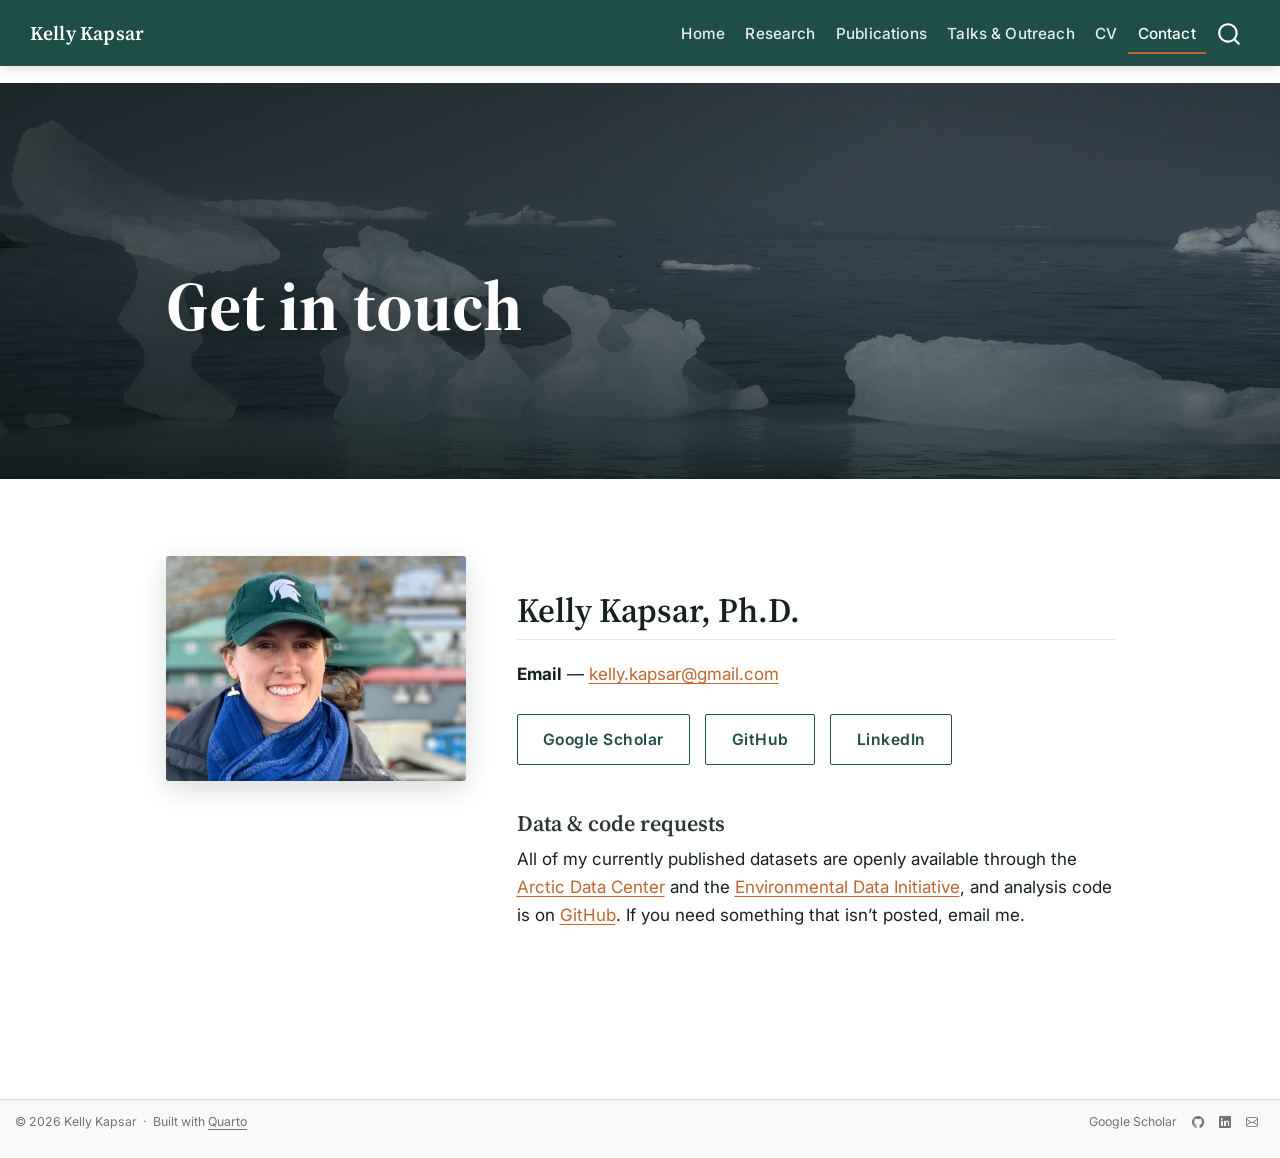
==== commit 2ca2c0d0: "Built site for gh-pages" ====
--- a/contact.html
+++ b/contact.html
@@ -45,7 +45,7 @@
 <link href="site_libs/quarto-html/quarto-syntax-highlighting-64a204ab8560d761af7679ceaba22944.css" rel="stylesheet" id="quarto-text-highlighting-styles">
 <script src="site_libs/bootstrap/bootstrap.min.js"></script>
 <link href="site_libs/bootstrap/bootstrap-icons.css" rel="stylesheet">
-<link href="site_libs/bootstrap/bootstrap-e6d9ebde0e212e1d39776013fd58079f.min.css" rel="stylesheet" append-hash="true" id="quarto-bootstrap" data-mode="light">
+<link href="site_libs/bootstrap/bootstrap-1cb577cf39d8fe588f45f08cde91324f.min.css" rel="stylesheet" append-hash="true" id="quarto-bootstrap" data-mode="light">
 <script id="quarto-search-options" type="application/json">{
   "location": "navbar",
   "copy-button": false,
@@ -162,9 +162,6 @@
 <div class="hero hero-sm" style="background-image: url('images/hero-contact.jpg');">
 <section id="get-in-touch" class="level1 hero-inner">
 <h1>Get in touch</h1>
-<div class="lede">
-<p>I’m currently looking for research roles with environmental consulting firms and conservation organizations. I’m also happy to talk about collaborations, data requests, or reviewing.</p>
-</div>
 </section>
 </div>
 <div class="band">
@@ -175,17 +172,13 @@
 </div>
 <section id="kelly-kapsar-ph.d." class="level2">
 <h2 data-anchor-id="kelly-kapsar-ph.d.">Kelly Kapsar, Ph.D.</h2>
-<div class="lead-text">
-<p>Conservation Data Scientist</p>
-</div>
 <p><strong>Email</strong> — <a href="mailto:kelly.kapsar@gmail.com">kelly.kapsar@gmail.com</a></p>
-<p><strong>Available for</strong> — remote and hybrid roles; open to relocation</p>
 <div style="margin-top:1.5rem;">
 <p><a href="https://scholar.google.com/citations?user=atrvd1AAAAAJ&amp;hl=en" class="btn-hero" style="border-color:#1f4d47; color:#1f4d47 !important;">Google Scholar</a> <a href="https://github.com/kellykapsar" class="btn-hero" style="border-color:#1f4d47; color:#1f4d47 !important;">GitHub</a> <a href="https://www.linkedin.com/in/kelly-kapsar-a1a2598b/" class="btn-hero" style="border-color:#1f4d47; color:#1f4d47 !important;">LinkedIn</a></p>
 </div>
 <section id="data-code-requests" class="level3" style="margin-top:2rem;">
 <h3 data-anchor-id="data-code-requests">Data &amp; code requests</h3>
-<p>All of my published datasets are openly available through the <a href="https://arcticdata.io">Arctic Data Center</a> and the <a href="https://edirepository.org">Environmental Data Initiative</a>, and analysis code is on <a href="https://github.com/kellykapsar">GitHub</a>. If you need something that isn’t posted, email me.</p>
+<p>All of my currently published datasets are openly available through the <a href="https://arcticdata.io">Arctic Data Center</a> and the <a href="https://edirepository.org">Environmental Data Initiative</a>, and analysis code is on <a href="https://github.com/kellykapsar">GitHub</a>. If you need something that isn’t posted, email me.</p>
 </section>
 </section>
 </div>
